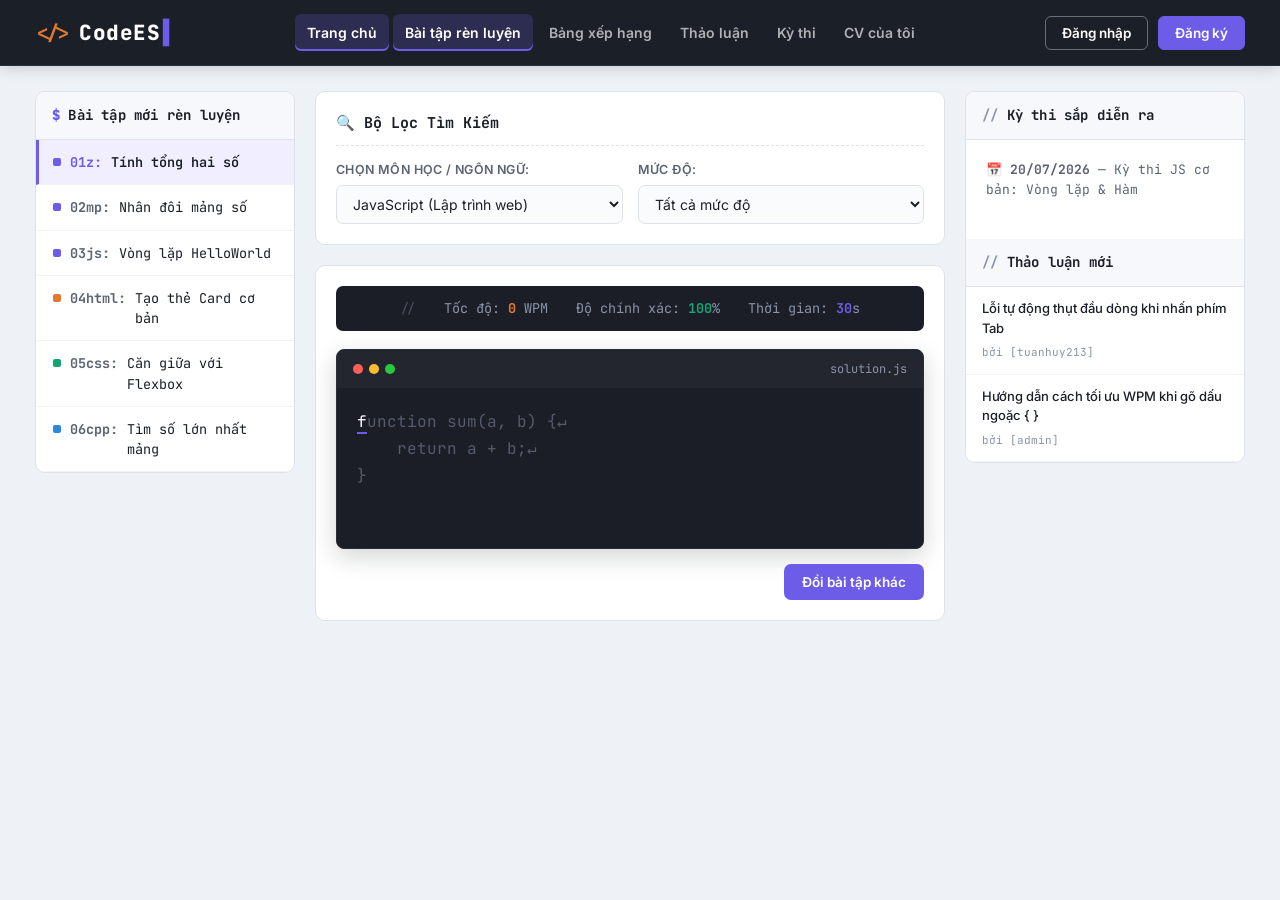
==== index.html @ 04a199e7 "Add files via upload" ====
<!DOCTYPE html>
<html lang="vi">
<head>
    <meta charset="UTF-8">
    <meta name="viewport" content="width=device-width, initial-scale=1.0">
    <title>CodeES - Hệ Thống Rèn Luyện Code</title>
    <link rel="preconnect" href="https://fonts.googleapis.com">
    <link rel="preconnect" href="https://fonts.gstatic.com" crossorigin>
    <link href="https://fonts.googleapis.com/css2?family=Inter:wght@400;500;600;700&family=JetBrains+Mono:wght@400;600;700;800&display=swap" rel="stylesheet">
    <link rel="stylesheet" href="style.css">
</head>
<body>
    <!-- Thanh điều hướng trên cùng (Navbar) -->
    <nav class="navbar">
        <div class="nav-container">
            <div class="logo">
                <span class="logo-icon">&lt;/&gt;</span>
                <span class="logo-text">CodeES</span>
            </div>
            <ul class="nav-menu" id="nav-menu">
                <li class="active" data-view="home"><a href="#">Trang chủ</a></li>
                <li data-view="home" id="nav-exercises"><a href="#">Bài tập rèn luyện</a></li>
                <li data-view="leaderboard"><a href="#">Bảng xếp hạng</a></li>
                <li data-view="discussion"><a href="#">Thảo luận</a></li>
                <li data-view="exam"><a href="#">Kỳ thi</a></li>
                <li><a href="cv.html">CV của tôi</a></li>
            </ul>
            <div class="nav-auth" id="nav-auth">
                <button class="btn-login" id="btn-login">Đăng nhập</button>
                <button class="btn-register" id="btn-register">Đăng ký</button>
            </div>
            <div class="nav-user" id="nav-user" style="display:none;">
                <span class="user-chip"><span id="user-name-label">?</span></span>
                <button class="btn-login" id="btn-logout">Đăng xuất</button>
            </div>
        </div>
    </nav>

    <!-- ================= TRANG CHỦ / RÈN LUYỆN ================= -->
    <div class="main-layout view" id="view-home">

        <!-- CỘT TRÁI: Danh sách bài tập mới -->
        <aside class="sidebar-left">
            <div class="card-title">Bài tập mới rèn luyện</div>
            <ul class="exercise-list">
                <li class="active" data-id="sum"><b>01z:</b> Tính tổng hai số</li>
                <li data-id="array_double"><b>02mp:</b> Nhân đôi mảng số</li>
                <li data-id="loop_hello"><b>03js:</b> Vòng lặp HelloWorld</li>
                <li data-id="html_card"><b>04html:</b> Tạo thẻ Card cơ bản</li>
                <li data-id="css_flex"><b>05css:</b> Căn giữa với Flexbox</li>
                <li data-id="cpp_max"><b>06cpp:</b> Tìm số lớn nhất mảng</li>
            </ul>
        </aside>

        <!-- CỘT GIỮA: Bộ lọc & Khu vực rèn luyện chính -->
        <main class="content-center">
            <!-- Bộ lọc (Filter) thiết kế hiện đại -->
            <section class="filter-box">
                <h3 class="box-title">🔍 Bộ Lọc Tìm Kiếm</h3>
                <div class="filter-grid">
                    <div class="filter-item">
                        <label>Chọn môn học / Ngôn ngữ:</label>
                        <select id="language-select">
                            <option value="javascript">JavaScript (Lập trình web)</option>
                            <option value="html">HTML (Cấu trúc web)</option>
                            <option value="css">CSS (Giao diện web)</option>
                            <option value="python">Python (Lập trình cơ bản)</option>
                            <option value="cpp">C++ (Cấu trúc dữ liệu)</option>
                        </select>
                    </div>
                    <div class="filter-item">
                        <label>Mức độ:</label>
                        <select id="level-select">
                            <option value="all">Tất cả mức độ</option>
                            <option value="easy">Dễ (Cơ bản)</option>
                            <option value="medium">Trung bình</option>
                        </select>
                    </div>
                </div>
            </section>

            <!-- Khu vực gõ Code rèn luyện -->
            <section class="practice-area">
                <div class="stats-bar">
                    <div class="stat">Tốc độ: <span id="wpm">0</span> WPM</div>
                    <div class="stat">Độ chính xác: <span id="accuracy">100</span>%</div>
                    <div class="stat">Thời gian: <span id="timer">30</span>s</div>
                </div>

                <div class="editor-window">
                    <div class="editor-header">
                        <div class="dots">
                            <span class="dot red"></span>
                            <span class="dot yellow"></span>
                            <span class="dot green"></span>
                        </div>
                        <span id="tab-title" class="tab-title">main.js</span>
                    </div>
                    <div class="editor-body">
                        <div id="code-display" class="code-display"></div>
                        <textarea id="code-input" class="code-input" autofocus placeholder="Nhấp vào đây và bắt đầu gõ..."></textarea>
                    </div>
                </div>

                <div class="editor-actions">
                    <button id="reset-btn" class="btn-action">Đổi bài tập khác</button>
                </div>
            </section>
        </main>

        <!-- CỘT PHẢI: Kỳ thi & Thảo luận (xem nhanh) -->
        <aside class="sidebar-right">
            <div class="widget">
                <div class="card-title">Kỳ thi sắp diễn ra</div>
                <div class="widget-content" id="exam-widget-preview">
                    <p class="empty-text">Đang tải...</p>
                </div>
            </div>

            <div class="widget mt-20">
                <div class="card-title">Thảo luận mới</div>
                <ul class="discussion-list" id="discussion-widget-preview">
                </ul>
            </div>
        </aside>

    </div>

    <!-- ================= BẢNG XẾP HẠNG ================= -->
    <section class="page-section view" id="view-leaderboard">
        <div class="section-card">
            <div class="card-title">Bảng xếp hạng tốc độ gõ</div>
            <div class="section-body">
                <table class="leaderboard-table" id="leaderboard-table">
                    <thead>
                        <tr>
                            <th>Hạng</th>
                            <th>Người chơi</th>
                            <th>WPM</th>
                            <th>Độ chính xác</th>
                            <th>Ngôn ngữ</th>
                            <th>Ngày</th>
                        </tr>
                    </thead>
                    <tbody id="leaderboard-body"></tbody>
                </table>
                <p class="empty-text" id="leaderboard-empty">Chưa có kết quả nào. Hoàn thành một bài rèn luyện để lên bảng xếp hạng!</p>
            </div>
        </div>
    </section>

    <!-- ================= THẢO LUẬN ================= -->
    <section class="page-section view" id="view-discussion">
        <div class="section-card">
            <div class="card-title">Thảo luận</div>
            <div class="section-body">
                <form id="discussion-form" class="discussion-form">
                    <input type="text" id="discussion-title" placeholder="Tiêu đề chủ đề..." maxlength="120" required>
                    <textarea id="discussion-content" placeholder="Nội dung bạn muốn thảo luận..." maxlength="500" rows="3" required></textarea>
                    <button type="submit" class="btn-action">Đăng bài</button>
                </form>
                <p class="empty-text" id="discussion-locked" style="display:none;">Bạn cần <button class="link-btn" id="discussion-login-hint">đăng nhập</button> để tham gia thảo luận.</p>
                <ul class="discussion-list full" id="discussion-list-full"></ul>
            </div>
        </div>
    </section>

    <!-- ================= KỲ THI ================= -->
    <section class="page-section view" id="view-exam">
        <div class="section-card">
            <div class="card-title">Kỳ thi sắp diễn ra</div>
            <div class="section-body">
                <div class="exam-grid" id="exam-grid"></div>
            </div>
        </div>
    </section>

    <!-- ================= MODAL ĐĂNG NHẬP / ĐĂNG KÝ ================= -->
    <div class="modal-overlay" id="auth-modal">
        <div class="modal-box">
            <button class="modal-close" id="modal-close" aria-label="Đóng">&times;</button>
            <div class="modal-tabs">
                <button class="modal-tab active" data-tab="login" id="tab-login">Đăng nhập</button>
                <button class="modal-tab" data-tab="register" id="tab-register">Đăng ký</button>
            </div>
            <form id="login-form" class="auth-form">
                <label for="login-username">Tên đăng nhập</label>
                <input type="text" id="login-username" autocomplete="username" required>
                <label for="login-password">Mật khẩu</label>
                <input type="password" id="login-password" autocomplete="current-password" required>
                <p class="form-error" id="login-error"></p>
                <button type="submit" class="btn-action full-width">Đăng nhập</button>
            </form>
            <form id="register-form" class="auth-form" style="display:none;">
                <label for="register-username">Tên đăng nhập</label>
                <input type="text" id="register-username" autocomplete="username" required>
                <label for="register-password">Mật khẩu</label>
                <input type="password" id="register-password" autocomplete="new-password" required>
                <p class="form-error" id="register-error"></p>
                <button type="submit" class="btn-action full-width">Tạo tài khoản</button>
            </form>
            <p class="modal-note">// demo lưu trên trình duyệt của bạn, chưa kết nối máy chủ thật.</p>
        </div>
    </div>

    <script src="script.js"></script>
</body>
</html>
---- style.css ----
/* ============================================================
   CodeES — design tokens
   Concept: a code-typing dojo. UI accents borrow their meaning
   from syntax-highlighting roles (keyword / string / number /
   comment) instead of an arbitrary brand palette.
   ============================================================ */
:root {
    --paper: #EEF1F6;
    --surface: #FFFFFF;
    --ink: #1B1F27;
    --muted: #5B6472;
    --border: #DCE1EA;

    --kw-purple: #6C5CE7;
    --str-green: #16A374;
    --num-orange: #E2792E;
    --cmt-gray:  #8A93A6;
    --err-red:   #E5484D;
    --cpp-blue:  #2E86DE;

    --editor-bg: #1B1E27;
    --editor-header: #23262F;

    --font-display: 'JetBrains Mono', 'Fira Code', Consolas, monospace;
    --font-body: 'Inter', 'Segoe UI', Tahoma, sans-serif;
    --font-mono: 'JetBrains Mono', 'Fira Code', Consolas, monospace;

    --radius: 10px;
}

@media (prefers-reduced-motion: reduce) {
    * { animation: none !important; transition: none !important; }
}

* { box-sizing: border-box; margin: 0; padding: 0; }

body {
    background-color: var(--paper);
    color: var(--ink);
    font-family: var(--font-body);
    line-height: 1.5;
}

a { color: inherit; }

:focus-visible {
    outline: 2px solid var(--kw-purple);
    outline-offset: 2px;
}

/* NAVBAR */
.navbar {
    background-color: var(--ink);
    color: #ffffff;
    padding: 14px 0;
    box-shadow: 0 2px 14px rgba(17, 20, 27, 0.18);
    position: sticky;
    top: 0;
    z-index: 100;
    border-bottom: 1px solid #2c3140;
}

.nav-container {
    max-width: 1250px;
    margin: 0 auto;
    display: flex;
    justify-content: space-between;
    align-items: center;
    padding: 0 20px;
}

.logo { display: flex; align-items: center; gap: 8px; font-family: var(--font-display); }
.logo-icon { font-size: 20px; font-weight: 700; color: var(--num-orange); }
.logo-text { font-size: 21px; font-weight: 800; letter-spacing: 0.5px; }
.logo-text::after {
    content: '\258C';
    display: inline-block;
    margin-left: 3px;
    color: var(--kw-purple);
    animation: blink-cursor 1.1s steps(1) infinite;
}
@keyframes blink-cursor { 0%, 49% { opacity: 1; } 50%, 100% { opacity: 0; } }

.nav-menu { display: flex; list-style: none; gap: 4px; font-family: var(--font-body); }
.nav-menu a {
    color: rgba(255, 255, 255, 0.65);
    text-decoration: none;
    font-weight: 600;
    font-size: 14px;
    padding: 8px 12px;
    border-radius: 6px;
    display: inline-block;
    transition: color 0.15s ease, background-color 0.15s ease;
}
.nav-menu a:hover { color: #ffffff; background-color: rgba(255, 255, 255, 0.06); }
.nav-menu li.active a {
    color: #ffffff;
    background-color: rgba(108, 92, 231, 0.22);
    box-shadow: inset 0 -2px 0 var(--kw-purple);
}

.nav-auth { display: flex; gap: 10px; }
.btn-login, .btn-register {
    font-family: var(--font-body);
    padding: 8px 16px;
    border-radius: 6px;
    cursor: pointer;
    font-weight: 600;
    font-size: 13.5px;
    border: 1px solid transparent;
    transition: transform 0.12s ease, background-color 0.15s ease;
}
.btn-login { background: transparent; border-color: rgba(255, 255, 255, 0.35); color: #ffffff; }
.btn-login:hover { background-color: rgba(255, 255, 255, 0.08); }
.btn-register { background-color: var(--kw-purple); border-color: var(--kw-purple); color: #ffffff; }
.btn-register:hover { background-color: #5a4bd6; transform: translateY(-1px); }

/* MAIN LAYOUT */
.main-layout {
    max-width: 1250px;
    margin: 25px auto;
    display: grid;
    grid-template-columns: 260px 1fr 280px;
    gap: 20px;
    padding: 0 20px;
}

aside {
    background-color: var(--surface);
    border-radius: var(--radius);
    border: 1px solid var(--border);
    overflow: hidden;
    height: fit-content;
}

.card-title {
    background-color: #F7F8FB;
    border-bottom: 1px solid var(--border);
    padding: 13px 16px;
    font-weight: 700;
    color: var(--ink);
    font-size: 14px;
    font-family: var(--font-mono);
    letter-spacing: 0.2px;
}
.sidebar-left .card-title::before { content: '$ '; color: var(--kw-purple); font-weight: 800; }
.sidebar-right .card-title::before { content: '// '; color: var(--cmt-gray); font-weight: 600; }

.exercise-list { list-style: none; }
.exercise-list li {
    padding: 12px 16px 12px 14px;
    border-bottom: 1px solid #F1F2F6;
    border-left: 3px solid transparent;
    cursor: pointer;
    font-size: 13.5px;
    font-family: var(--font-mono);
    display: flex;
    align-items: baseline;
    gap: 9px;
    transition: background-color 0.15s ease, border-color 0.15s ease;
}
.exercise-list li::before {
    content: '';
    width: 8px;
    height: 8px;
    min-width: 8px;
    border-radius: 2px;
    background-color: var(--kw-purple);
    display: inline-block;
    transform: translateY(-1px);
}
.exercise-list li:nth-child(4)::before { background-color: var(--num-orange); }
.exercise-list li:nth-child(5)::before { background-color: var(--str-green); }
.exercise-list li:nth-child(6)::before { background-color: var(--cpp-blue); }
.exercise-list li b { color: var(--muted); font-weight: 700; }
.exercise-list li:hover { background-color: #F5F4FF; }
.exercise-list li.active { background-color: #F0EEFF; border-left-color: var(--kw-purple); font-weight: 600; }
.exercise-list li.active b { color: var(--kw-purple); }

/* CENTER COLUMN */
.content-center { display: flex; flex-direction: column; gap: 20px; }

.filter-box { background-color: var(--surface); border: 1px solid var(--border); border-radius: var(--radius); padding: 20px; }
.box-title {
    font-size: 15px;
    font-family: var(--font-mono);
    font-weight: 700;
    margin-bottom: 15px;
    color: var(--ink);
    border-bottom: 1px dashed var(--border);
    padding-bottom: 10px;
}
.filter-grid { display: grid; grid-template-columns: 1fr 1fr; gap: 15px; }
.filter-item { display: flex; flex-direction: column; gap: 6px; }
.filter-item label { font-size: 12.5px; font-weight: 600; color: var(--muted); text-transform: uppercase; letter-spacing: 0.4px; }
select {
    padding: 9px 12px;
    border: 1px solid var(--border);
    border-radius: 7px;
    font-size: 14px;
    font-family: var(--font-body);
    outline: none;
    background-color: #FAFBFD;
    color: var(--ink);
    transition: border-color 0.15s ease;
}
select:focus { border-color: var(--kw-purple); }

.practice-area { background-color: var(--surface); border: 1px solid var(--border); border-radius: var(--radius); padding: 20px; }

.stats-bar {
    display: flex;
    justify-content: center;
    gap: 28px;
    background-color: var(--editor-bg);
    padding: 12px 16px;
    border-radius: 7px;
    margin-bottom: 18px;
    font-family: var(--font-mono);
    font-size: 13.5px;
    color: var(--cmt-gray);
}
.stats-bar::before { content: '//'; color: #4B5162; }
.stat { font-size: 13.5px; }
#wpm { color: var(--num-orange); font-weight: 700; }
#accuracy { color: var(--str-green); font-weight: 700; }
#timer { color: var(--kw-purple); font-weight: 700; }

.editor-window {
    background-color: var(--editor-bg);
    border-radius: 8px;
    overflow: hidden;
    box-shadow: 0 8px 24px rgba(17, 20, 27, 0.18);
    border: 1px solid #2A2E38;
}
.editor-header { background-color: var(--editor-header); padding: 10px 16px; display: flex; align-items: center; justify-content: space-between; }
.dots { display: flex; gap: 6px; }
.dot { width: 10px; height: 10px; border-radius: 50%; }
.dot.red { background-color: #ff5f56; }
.dot.yellow { background-color: #ffbd2e; }
.dot.green { background-color: #27c93f; }
.tab-title { font-size: 12px; color: #8B93A6; font-family: var(--font-mono); }
.editor-body { position: relative; padding: 20px; min-height: 160px; }
.code-display {
    font-family: var(--font-mono);
    font-size: 16px;
    line-height: 1.7;
    color: #545B6B;
    white-space: pre-wrap;
    word-break: break-all;
}
.code-input {
    position: absolute; top: 0; left: 0; width: 100%; height: 100%;
    opacity: 0; cursor: default; resize: none; outline: none;
}
.char.correct { color: var(--str-green); }
.char.incorrect { color: var(--err-red); background-color: rgba(229, 72, 77, 0.16); border-radius: 2px; }
.char.current { color: #ffffff; border-bottom: 2px solid var(--kw-purple); }

.editor-actions { margin-top: 15px; display: flex; justify-content: flex-end; }
.btn-action {
    background-color: var(--kw-purple);
    color: white;
    border: none;
    padding: 10px 18px;
    font-size: 13.5px;
    font-family: var(--font-body);
    font-weight: 600;
    border-radius: 7px;
    cursor: pointer;
    transition: background-color 0.15s ease, transform 0.12s ease;
}
.btn-action:hover { background-color: #5a4bd6; transform: translateY(-1px); }

/* RIGHT COLUMN */
.sidebar-right .widget { background-color: var(--surface); }
.mt-20 { margin-top: 20px; }
.text-center { text-align: center; }
.empty-text { padding: 20px; font-size: 13px; font-family: var(--font-mono); color: var(--muted); }
.discussion-list { list-style: none; }
.discussion-list li { padding: 12px 16px; border-bottom: 1px solid #F1F2F6; font-size: 13px; }
.discussion-list li a { color: var(--ink); text-decoration: none; display: block; margin-bottom: 4px; font-weight: 500; transition: color 0.15s ease; }
.discussion-list li a:hover { color: var(--kw-purple); }
.discussion-list .author { font-size: 11px; font-family: var(--font-mono); color: var(--cmt-gray); }

@media (max-width: 1024px) {
    .main-layout { grid-template-columns: 1fr; }
    .sidebar-left, .sidebar-right { display: none; }
}

/* ============================================================
   VIEW SWITCHING
   ============================================================ */
.view { display: none; }
.main-layout.view.active-view { display: grid; }
.page-section.view.active-view { display: block; }

.nav-user {
    display: flex;
    align-items: center;
    gap: 10px;
}

.user-chip {
    font-family: var(--font-mono);
    font-size: 13px;
    background-color: rgba(108, 92, 231, 0.22);
    color: #ffffff;
    padding: 7px 12px;
    border-radius: 6px;
    font-weight: 700;
}

.link-btn {
    background: none;
    border: none;
    color: var(--kw-purple);
    font-weight: 700;
    cursor: pointer;
    text-decoration: underline;
    font-size: inherit;
    padding: 0;
}

/* ============================================================
   FULL-WIDTH PAGE SECTIONS (Leaderboard / Discussion / Exam)
   ============================================================ */
.page-section {
    max-width: 1250px;
    margin: 25px auto;
    padding: 0 20px;
}

.section-card {
    background-color: var(--surface);
    border: 1px solid var(--border);
    border-radius: var(--radius);
    overflow: hidden;
}

.section-body {
    padding: 22px;
}

/* Leaderboard table */
.leaderboard-table {
    width: 100%;
    border-collapse: collapse;
    font-size: 14px;
}

.leaderboard-table th {
    text-align: left;
    font-family: var(--font-mono);
    font-size: 12px;
    text-transform: uppercase;
    letter-spacing: 0.4px;
    color: var(--muted);
    padding: 10px 12px;
    border-bottom: 2px solid var(--border);
}

.leaderboard-table td {
    padding: 12px;
    border-bottom: 1px solid #F1F2F6;
}

.leaderboard-table tbody tr:hover {
    background-color: #F7F7FF;
}

.rank-badge {
    display: inline-flex;
    align-items: center;
    justify-content: center;
    width: 26px;
    height: 26px;
    border-radius: 6px;
    font-family: var(--font-mono);
    font-weight: 800;
    font-size: 12.5px;
    background-color: #EEF1F6;
    color: var(--muted);
}

.rank-badge.gold { background-color: #FCEFD9; color: #B4790A; }
.rank-badge.silver { background-color: #EEF0F3; color: #6B7280; }
.rank-badge.bronze { background-color: #F7E3D2; color: #A05A2C; }

.wpm-cell { color: var(--num-orange); font-weight: 700; font-family: var(--font-mono); }
.acc-cell { color: var(--str-green); font-weight: 700; font-family: var(--font-mono); }

.lang-tag {
    font-family: var(--font-mono);
    font-size: 11.5px;
    padding: 3px 8px;
    border-radius: 5px;
    background-color: #EEF1F6;
    color: var(--muted);
    text-transform: uppercase;
}

/* Discussion */
.discussion-form {
    display: flex;
    flex-direction: column;
    gap: 10px;
    margin-bottom: 18px;
}

.discussion-form input,
.discussion-form textarea,
.auth-form input {
    font-family: var(--font-body);
    font-size: 14px;
    padding: 10px 12px;
    border: 1px solid var(--border);
    border-radius: 7px;
    outline: none;
    color: var(--ink);
    background-color: #FAFBFD;
    resize: vertical;
}

.discussion-form input:focus,
.discussion-form textarea:focus,
.auth-form input:focus {
    border-color: var(--kw-purple);
}

.discussion-form .btn-action {
    align-self: flex-end;
}

.discussion-list.full li {
    padding: 16px 4px;
}

.discussion-list.full .post-content {
    font-size: 13.5px;
    color: var(--muted);
    margin: 4px 0 6px 0;
}

/* Exam */
.exam-grid {
    display: grid;
    grid-template-columns: repeat(auto-fill, minmax(260px, 1fr));
    gap: 16px;
}

.exam-card {
    border: 1px solid var(--border);
    border-radius: 8px;
    padding: 16px;
    background-color: #FAFBFD;
}

.exam-card .exam-lang {
    font-family: var(--font-mono);
    font-size: 11.5px;
    color: var(--kw-purple);
    text-transform: uppercase;
    font-weight: 700;
    letter-spacing: 0.4px;
}

.exam-card h4 {
    font-size: 15px;
    margin: 6px 0 8px 0;
    color: var(--ink);
}

.exam-card .exam-date {
    font-family: var(--font-mono);
    font-size: 12.5px;
    color: var(--muted);
    margin-bottom: 12px;
}

.exam-card .btn-action {
    width: 100%;
    text-align: center;
}

.exam-card .btn-action.registered {
    background-color: var(--str-green);
}

.exam-card .btn-action.registered:hover {
    background-color: #128a61;
}

/* ============================================================
   AUTH MODAL
   ============================================================ */
.modal-overlay {
    display: none;
    position: fixed;
    inset: 0;
    background-color: rgba(17, 20, 27, 0.55);
    z-index: 200;
    align-items: center;
    justify-content: center;
}

.modal-overlay.open {
    display: flex;
}

.modal-box {
    background-color: var(--surface);
    border-radius: var(--radius);
    padding: 26px;
    width: 100%;
    max-width: 360px;
    position: relative;
    box-shadow: 0 20px 50px rgba(17, 20, 27, 0.25);
}

.modal-close {
    position: absolute;
    top: 12px;
    right: 14px;
    background: none;
    border: none;
    font-size: 22px;
    line-height: 1;
    color: var(--muted);
    cursor: pointer;
}

.modal-tabs {
    display: flex;
    gap: 6px;
    margin-bottom: 18px;
    background-color: #F1F2F6;
    padding: 4px;
    border-radius: 8px;
}

.modal-tab {
    flex: 1;
    background: none;
    border: none;
    padding: 8px 0;
    font-family: var(--font-body);
    font-weight: 600;
    font-size: 13.5px;
    color: var(--muted);
    border-radius: 6px;
    cursor: pointer;
}

.modal-tab.active {
    background-color: #ffffff;
    color: var(--kw-purple);
    box-shadow: 0 1px 4px rgba(17, 20, 27, 0.12);
}

.auth-form {
    display: flex;
    flex-direction: column;
    gap: 6px;
}

.auth-form label {
    font-size: 12.5px;
    font-weight: 600;
    color: var(--muted);
    margin-top: 8px;
}

.auth-form .full-width {
    width: 100%;
    text-align: center;
    margin-top: 14px;
}

.form-error {
    color: var(--err-red);
    font-size: 12.5px;
    min-height: 16px;
}

.modal-note {
    font-family: var(--font-mono);
    font-size: 11px;
    color: var(--cmt-gray);
    margin-top: 16px;
    text-align: center;
}

@media (max-width: 640px) {
    .nav-menu { display: none; }
}

/* ============================================================
   TRANG CV
   ============================================================ */
.cv-wrap {
    display: grid;
    grid-template-columns: 280px 1fr;
    gap: 20px;
    align-items: start;
}

.cv-side {
    background-color: var(--surface);
    border: 1px solid var(--border);
    border-radius: var(--radius);
    padding: 24px 20px;
    text-align: center;
    position: sticky;
    top: 90px;
}

.cv-avatar-box {
    width: 128px;
    height: 128px;
    margin: 0 auto 16px auto;
    border-radius: 50%;
    overflow: hidden;
    border: 3px solid var(--kw-purple);
    box-shadow: 0 6px 18px rgba(108, 92, 231, 0.25);
}

.cv-avatar {
    width: 100%;
    height: 100%;
    object-fit: cover;
    display: block;
}

.cv-name {
    font-family: var(--font-mono);
    font-size: 19px;
    font-weight: 800;
    color: var(--ink);
    margin-bottom: 4px;
}

.cv-role {
    font-family: var(--font-mono);
    font-size: 12.5px;
    color: var(--cmt-gray);
    margin-bottom: 22px;
}

.cv-block {
    text-align: left;
    margin-bottom: 18px;
}

.cv-block-title {
    font-family: var(--font-mono);
    font-size: 12px;
    font-weight: 700;
    color: var(--kw-purple);
    border-bottom: 1px dashed var(--border);
    padding-bottom: 8px;
    margin-bottom: 10px;
}

.cv-info-list {
    list-style: none;
    display: flex;
    flex-direction: column;
    gap: 8px;
}

.cv-info-list li {
    display: flex;
    flex-direction: column;
    font-size: 13px;
    color: var(--ink);
    line-height: 1.4;
}

.cv-info-list li span {
    font-family: var(--font-mono);
    font-size: 10.5px;
    text-transform: uppercase;
    letter-spacing: 0.4px;
    color: var(--muted);
}

.cv-main {
    display: flex;
    flex-direction: column;
    gap: 18px;
}

.cv-card .section-body { padding: 20px 22px; }

.cv-text {
    font-size: 14px;
    color: var(--ink);
    line-height: 1.7;
}

.cv-item + .cv-item {
    margin-top: 18px;
    padding-top: 18px;
    border-top: 1px solid #F1F2F6;
}

.cv-item-head {
    display: flex;
    justify-content: space-between;
    align-items: baseline;
    gap: 12px;
    flex-wrap: wrap;
    margin-bottom: 6px;
}

.cv-item-head h4 {
    font-size: 15px;
    color: var(--ink);
}

.cv-item-date {
    font-family: var(--font-mono);
    font-size: 12px;
    color: var(--num-orange);
    white-space: nowrap;
}

.cv-item-desc {
    font-size: 13.5px;
    color: var(--muted);
    line-height: 1.6;
}

.cv-skills {
    display: flex;
    flex-wrap: wrap;
    gap: 10px;
}

.skill-tag {
    font-family: var(--font-mono);
    font-size: 12.5px;
    padding: 7px 12px;
    border-radius: 6px;
    background-color: #EEF1F6;
    color: var(--ink);
    font-weight: 600;
}

.skill-tag.skill-js { background-color: rgba(108, 92, 231, 0.14); color: #5949c9; }
.skill-tag.skill-html { background-color: rgba(226, 121, 46, 0.14); color: #b45f22; }
.skill-tag.skill-css { background-color: rgba(22, 163, 116, 0.14); color: #0f7d59; }
.skill-tag.skill-cpp { background-color: rgba(46, 134, 222, 0.14); color: #1f66ae; }
.skill-tag.skill-py { background-color: rgba(229, 72, 77, 0.14); color: #b83236; }

.cv-footer {
    text-align: center;
    padding: 24px 20px 40px 20px;
    font-family: var(--font-mono);
    font-size: 12px;
    color: var(--cmt-gray);
}

@media (max-width: 900px) {
    .cv-wrap { grid-template-columns: 1fr; }
    .cv-side { position: static; }
}

/* Link tiêu đề dự án trong CV */
.cv-project-link {
    color: var(--kw-purple);
    text-decoration: none;
    display: inline-flex;
    align-items: center;
    gap: 6px;
    transition: color 0.15s ease;
}

.cv-project-link:hover {
    color: #5a4bd6;
    text-decoration: underline;
}

.cv-project-link .link-arrow {
    font-size: 13px;
    opacity: 0.7;
}
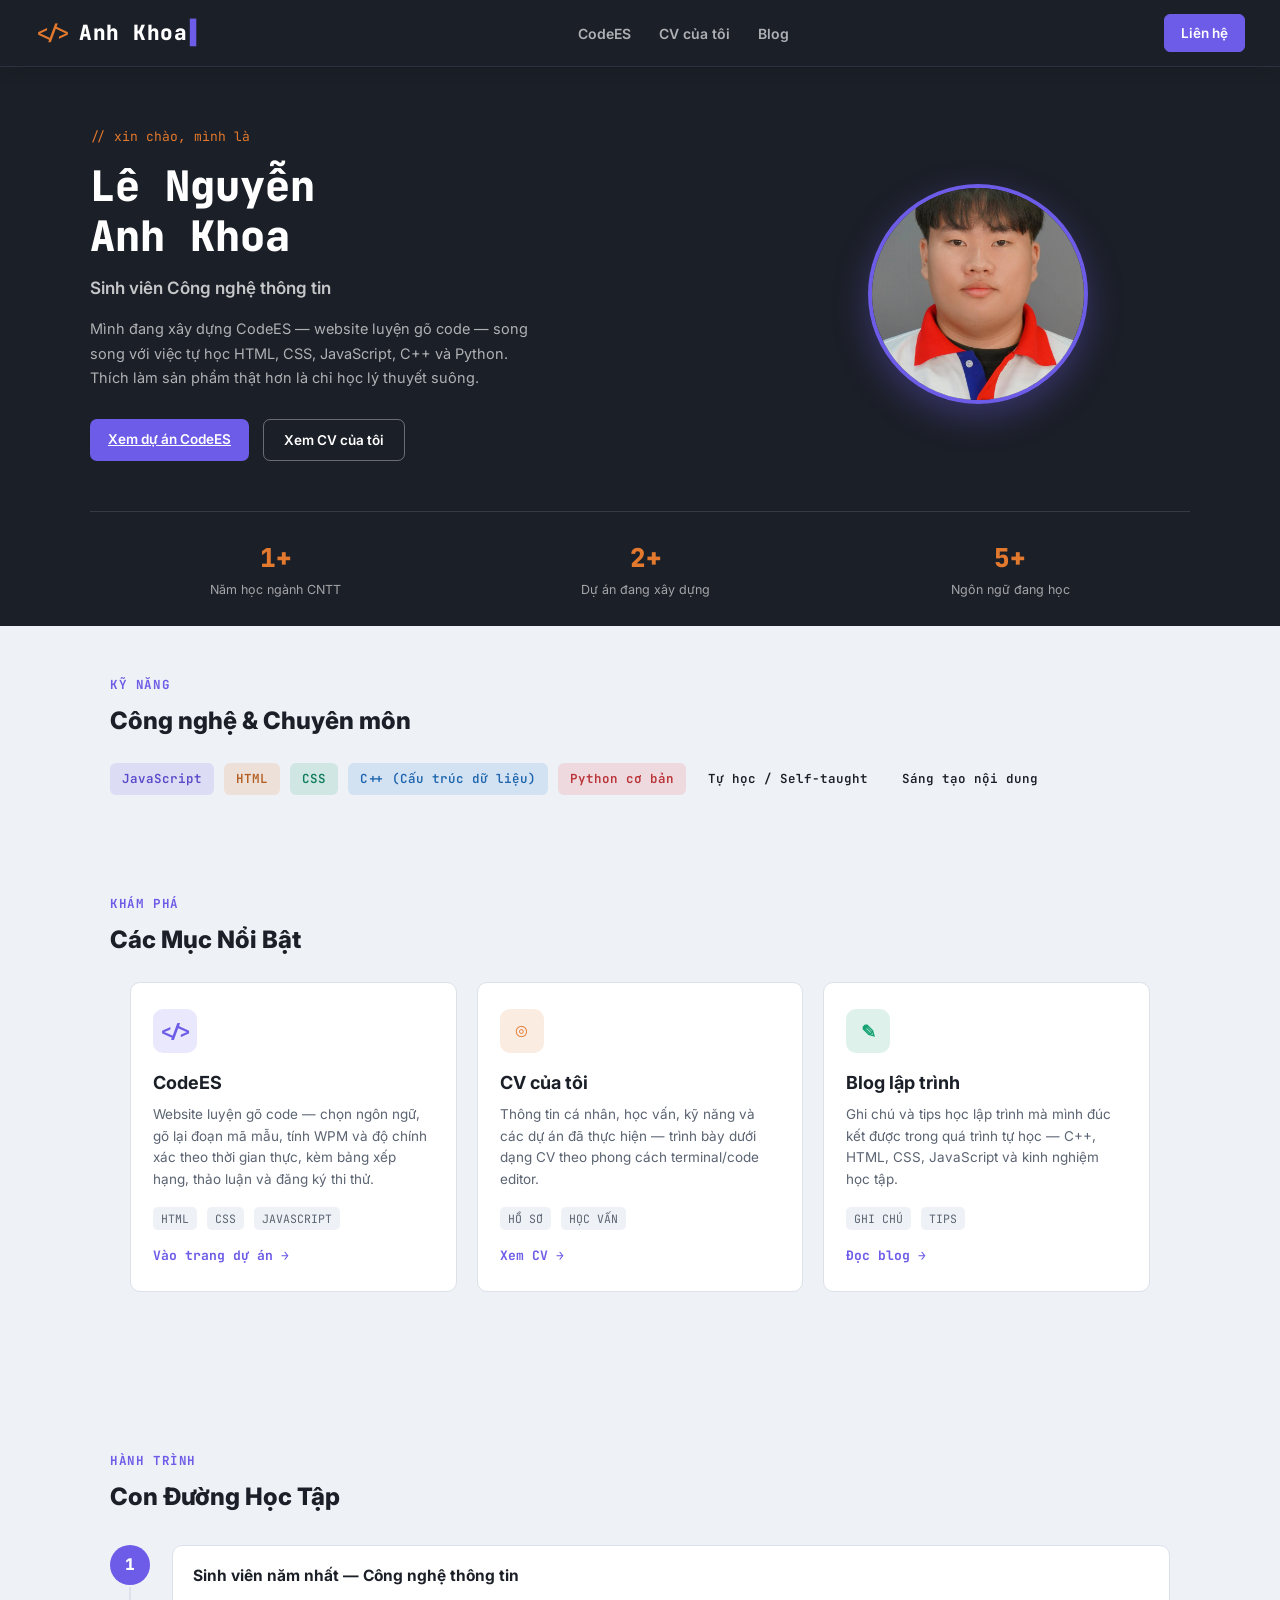
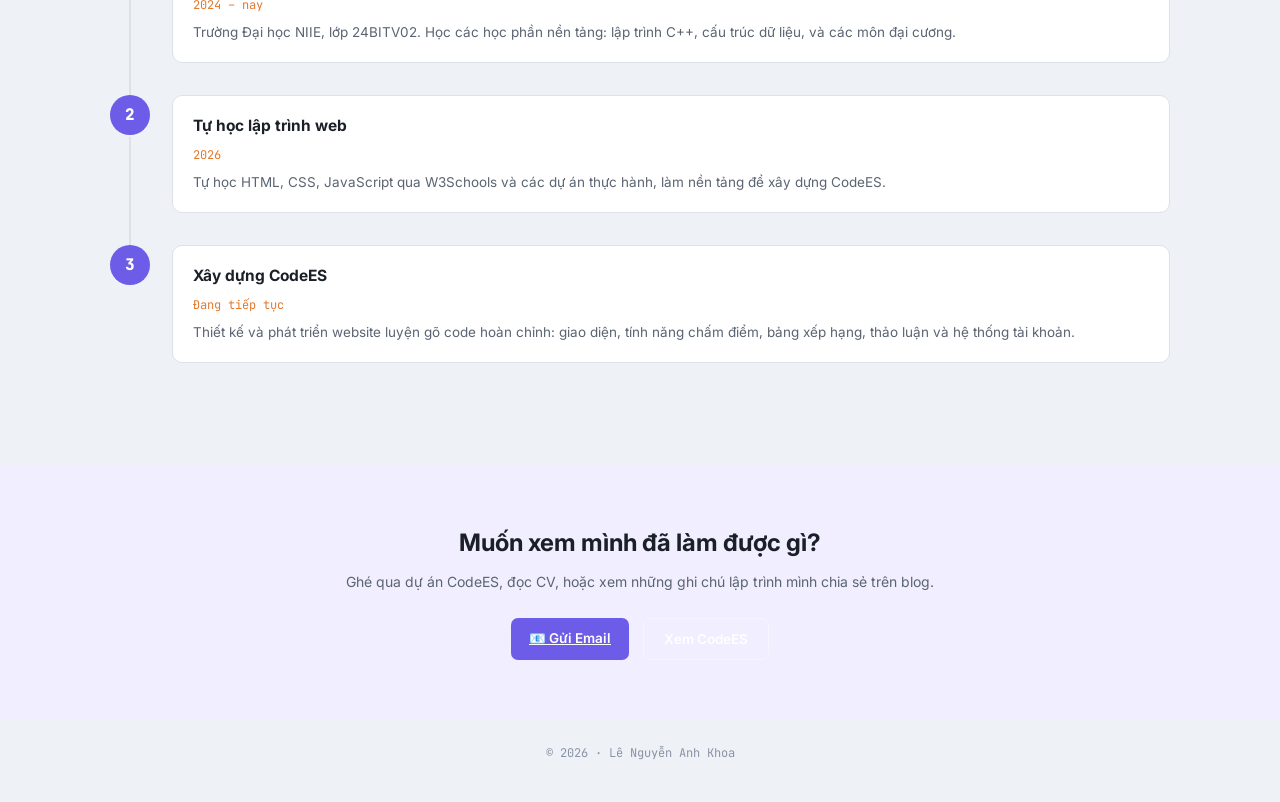
==== commit 8706b627: "Add files via upload" ====
--- a/index.html
+++ b/index.html
@@ -3,206 +3,170 @@
 <head>
     <meta charset="UTF-8">
     <meta name="viewport" content="width=device-width, initial-scale=1.0">
-    <title>CodeES - Hệ Thống Rèn Luyện Code</title>
+    <title>Lê Nguyễn Anh Khoa - Trang chính</title>
     <link rel="preconnect" href="https://fonts.googleapis.com">
     <link rel="preconnect" href="https://fonts.gstatic.com" crossorigin>
     <link href="https://fonts.googleapis.com/css2?family=Inter:wght@400;500;600;700&family=JetBrains+Mono:wght@400;600;700;800&display=swap" rel="stylesheet">
     <link rel="stylesheet" href="style.css">
 </head>
 <body>
-    <!-- Thanh điều hướng trên cùng (Navbar) -->
+    <!-- ================= NAVBAR ================= -->
     <nav class="navbar">
         <div class="nav-container">
             <div class="logo">
                 <span class="logo-icon">&lt;/&gt;</span>
-                <span class="logo-text">CodeES</span>
+                <span class="logo-text">Anh Khoa</span>
             </div>
-            <ul class="nav-menu" id="nav-menu">
-                <li class="active" data-view="home"><a href="#">Trang chủ</a></li>
-                <li data-view="home" id="nav-exercises"><a href="#">Bài tập rèn luyện</a></li>
-                <li data-view="leaderboard"><a href="#">Bảng xếp hạng</a></li>
-                <li data-view="discussion"><a href="#">Thảo luận</a></li>
-                <li data-view="exam"><a href="#">Kỳ thi</a></li>
+            <ul class="nav-menu">
+                <li><a href="codees.html">CodeES</a></li>
                 <li><a href="cv.html">CV của tôi</a></li>
+                <li><a href="blog.html">Blog</a></li>
             </ul>
-            <div class="nav-auth" id="nav-auth">
-                <button class="btn-login" id="btn-login">Đăng nhập</button>
-                <button class="btn-register" id="btn-register">Đăng ký</button>
-            </div>
-            <div class="nav-user" id="nav-user" style="display:none;">
-                <span class="user-chip"><span id="user-name-label">?</span></span>
-                <button class="btn-login" id="btn-logout">Đăng xuất</button>
+            <div class="nav-auth">
+                <a href="mailto:lenguyenankhoa@example.com" class="btn-register" style="text-decoration:none; display:inline-block;">Liên hệ</a>
             </div>
         </div>
     </nav>
 
-    <!-- ================= TRANG CHỦ / RÈN LUYỆN ================= -->
-    <div class="main-layout view" id="view-home">
-
-        <!-- CỘT TRÁI: Danh sách bài tập mới -->
-        <aside class="sidebar-left">
-            <div class="card-title">Bài tập mới rèn luyện</div>
-            <ul class="exercise-list">
-                <li class="active" data-id="sum"><b>01z:</b> Tính tổng hai số</li>
-                <li data-id="array_double"><b>02mp:</b> Nhân đôi mảng số</li>
-                <li data-id="loop_hello"><b>03js:</b> Vòng lặp HelloWorld</li>
-                <li data-id="html_card"><b>04html:</b> Tạo thẻ Card cơ bản</li>
-                <li data-id="css_flex"><b>05css:</b> Căn giữa với Flexbox</li>
-                <li data-id="cpp_max"><b>06cpp:</b> Tìm số lớn nhất mảng</li>
-            </ul>
-        </aside>
-
-        <!-- CỘT GIỮA: Bộ lọc & Khu vực rèn luyện chính -->
-        <main class="content-center">
-            <!-- Bộ lọc (Filter) thiết kế hiện đại -->
-            <section class="filter-box">
-                <h3 class="box-title">🔍 Bộ Lọc Tìm Kiếm</h3>
-                <div class="filter-grid">
-                    <div class="filter-item">
-                        <label>Chọn môn học / Ngôn ngữ:</label>
-                        <select id="language-select">
-                            <option value="javascript">JavaScript (Lập trình web)</option>
-                            <option value="html">HTML (Cấu trúc web)</option>
-                            <option value="css">CSS (Giao diện web)</option>
-                            <option value="python">Python (Lập trình cơ bản)</option>
-                            <option value="cpp">C++ (Cấu trúc dữ liệu)</option>
-                        </select>
-                    </div>
-                    <div class="filter-item">
-                        <label>Mức độ:</label>
-                        <select id="level-select">
-                            <option value="all">Tất cả mức độ</option>
-                            <option value="easy">Dễ (Cơ bản)</option>
-                            <option value="medium">Trung bình</option>
-                        </select>
-                    </div>
-                </div>
-            </section>
-
-            <!-- Khu vực gõ Code rèn luyện -->
-            <section class="practice-area">
-                <div class="stats-bar">
-                    <div class="stat">Tốc độ: <span id="wpm">0</span> WPM</div>
-                    <div class="stat">Độ chính xác: <span id="accuracy">100</span>%</div>
-                    <div class="stat">Thời gian: <span id="timer">30</span>s</div>
-                </div>
-
-                <div class="editor-window">
-                    <div class="editor-header">
-                        <div class="dots">
-                            <span class="dot red"></span>
-                            <span class="dot yellow"></span>
-                            <span class="dot green"></span>
-                        </div>
-                        <span id="tab-title" class="tab-title">main.js</span>
-                    </div>
-                    <div class="editor-body">
-                        <div id="code-display" class="code-display"></div>
-                        <textarea id="code-input" class="code-input" autofocus placeholder="Nhấp vào đây và bắt đầu gõ..."></textarea>
-                    </div>
-                </div>
-
-                <div class="editor-actions">
-                    <button id="reset-btn" class="btn-action">Đổi bài tập khác</button>
-                </div>
-            </section>
-        </main>
-
-        <!-- CỘT PHẢI: Kỳ thi & Thảo luận (xem nhanh) -->
-        <aside class="sidebar-right">
-            <div class="widget">
-                <div class="card-title">Kỳ thi sắp diễn ra</div>
-                <div class="widget-content" id="exam-widget-preview">
-                    <p class="empty-text">Đang tải...</p>
+    <!-- ================= HERO ================= -->
+    <section class="hero">
+        <div class="hero-container">
+            <div class="hero-text">
+                <p class="hero-eyebrow">// xin chào, mình là</p>
+                <h1 class="hero-name">Lê Nguyễn<br>Anh Khoa</h1>
+                <p class="hero-role">Sinh viên Công nghệ thông tin</p>
+                <p class="hero-desc">
+                    Mình đang xây dựng CodeES — website luyện gõ code — song song với việc tự học
+                    HTML, CSS, JavaScript, C++ và Python. Thích làm sản phẩm thật hơn là chỉ học lý thuyết suông.
+                </p>
+                <div class="hero-cta">
+                    <a href="codees.html" class="btn-action">Xem dự án CodeES</a>
+                    <a href="cv.html" class="btn-outline">Xem CV của tôi</a>
                 </div>
             </div>
+            <div class="hero-photo-wrap">
+                <img src="[data-uri]" alt="Lê Nguyễn Anh Khoa" class="hero-photo">
+            </div>
+        </div>
 
-            <div class="widget mt-20">
-                <div class="card-title">Thảo luận mới</div>
-                <ul class="discussion-list" id="discussion-widget-preview">
-                </ul>
+        <div class="stats-strip">
+            <div class="stat-item">
+                <span class="stat-number">1+</span>
+                <span class="stat-label">Năm học ngành CNTT</span>
             </div>
-        </aside>
-
-    </div>
-
-    <!-- ================= BẢNG XẾP HẠNG ================= -->
-    <section class="page-section view" id="view-leaderboard">
-        <div class="section-card">
-            <div class="card-title">Bảng xếp hạng tốc độ gõ</div>
-            <div class="section-body">
-                <table class="leaderboard-table" id="leaderboard-table">
-                    <thead>
-                        <tr>
-                            <th>Hạng</th>
-                            <th>Người chơi</th>
-                            <th>WPM</th>
-                            <th>Độ chính xác</th>
-                            <th>Ngôn ngữ</th>
-                            <th>Ngày</th>
-                        </tr>
-                    </thead>
-                    <tbody id="leaderboard-body"></tbody>
-                </table>
-                <p class="empty-text" id="leaderboard-empty">Chưa có kết quả nào. Hoàn thành một bài rèn luyện để lên bảng xếp hạng!</p>
+            <div class="stat-item">
+                <span class="stat-number">2+</span>
+                <span class="stat-label">Dự án đang xây dựng</span>
+            </div>
+            <div class="stat-item">
+                <span class="stat-number">5+</span>
+                <span class="stat-label">Ngôn ngữ đang học</span>
             </div>
         </div>
     </section>
 
-    <!-- ================= THẢO LUẬN ================= -->
-    <section class="page-section view" id="view-discussion">
-        <div class="section-card">
-            <div class="card-title">Thảo luận</div>
-            <div class="section-body">
-                <form id="discussion-form" class="discussion-form">
-                    <input type="text" id="discussion-title" placeholder="Tiêu đề chủ đề..." maxlength="120" required>
-                    <textarea id="discussion-content" placeholder="Nội dung bạn muốn thảo luận..." maxlength="500" rows="3" required></textarea>
-                    <button type="submit" class="btn-action">Đăng bài</button>
-                </form>
-                <p class="empty-text" id="discussion-locked" style="display:none;">Bạn cần <button class="link-btn" id="discussion-login-hint">đăng nhập</button> để tham gia thảo luận.</p>
-                <ul class="discussion-list full" id="discussion-list-full"></ul>
+    <!-- ================= KỸ NĂNG ================= -->
+    <section class="section-wrap">
+        <p class="section-eyebrow">Kỹ năng</p>
+        <h2 class="section-title">Công nghệ &amp; Chuyên môn</h2>
+        <div class="cv-skills" style="margin-top:24px;">
+            <span class="skill-tag skill-js">JavaScript</span>
+            <span class="skill-tag skill-html">HTML</span>
+            <span class="skill-tag skill-css">CSS</span>
+            <span class="skill-tag skill-cpp">C++ (Cấu trúc dữ liệu)</span>
+            <span class="skill-tag skill-py">Python cơ bản</span>
+            <span class="skill-tag">Tự học / Self-taught</span>
+            <span class="skill-tag">Sáng tạo nội dung</span>
+        </div>
+    </section>
+
+    <!-- ================= DỰ ÁN / ĐIỀU HƯỚNG ================= -->
+    <section class="section-wrap">
+        <p class="section-eyebrow">Khám phá</p>
+        <h2 class="section-title">Các Mục Nổi Bật</h2>
+        <div class="hub-grid" style="margin-top:24px;">
+
+            <a href="codees.html" class="hub-card">
+                <div class="hub-card-icon icon-purple">&lt;/&gt;</div>
+                <h2 class="hub-card-title">CodeES</h2>
+                <p class="hub-card-desc">Website luyện gõ code — chọn ngôn ngữ, gõ lại đoạn mã mẫu, tính WPM và độ chính xác theo thời gian thực, kèm bảng xếp hạng, thảo luận và đăng ký thi thử.</p>
+                <div class="cv-skills" style="margin-bottom:16px;">
+                    <span class="lang-tag">HTML</span>
+                    <span class="lang-tag">CSS</span>
+                    <span class="lang-tag">JavaScript</span>
+                </div>
+                <span class="hub-card-link">Vào trang dự án →</span>
+            </a>
+
+            <a href="cv.html" class="hub-card">
+                <div class="hub-card-icon icon-orange">◎</div>
+                <h2 class="hub-card-title">CV của tôi</h2>
+                <p class="hub-card-desc">Thông tin cá nhân, học vấn, kỹ năng và các dự án đã thực hiện — trình bày dưới dạng CV theo phong cách terminal/code editor.</p>
+                <div class="cv-skills" style="margin-bottom:16px;">
+                    <span class="lang-tag">Hồ sơ</span>
+                    <span class="lang-tag">Học vấn</span>
+                </div>
+                <span class="hub-card-link">Xem CV →</span>
+            </a>
+
+            <a href="blog.html" class="hub-card">
+                <div class="hub-card-icon icon-green">✎</div>
+                <h2 class="hub-card-title">Blog lập trình</h2>
+                <p class="hub-card-desc">Ghi chú và tips học lập trình mà mình đúc kết được trong quá trình tự học — C++, HTML, CSS, JavaScript và kinh nghiệm học tập.</p>
+                <div class="cv-skills" style="margin-bottom:16px;">
+                    <span class="lang-tag">Ghi chú</span>
+                    <span class="lang-tag">Tips</span>
+                </div>
+                <span class="hub-card-link">Đọc blog →</span>
+            </a>
+
+        </div>
+    </section>
+
+    <!-- ================= HÀNH TRÌNH ================= -->
+    <section class="section-wrap">
+        <p class="section-eyebrow">Hành trình</p>
+        <h2 class="section-title">Con Đường Học Tập</h2>
+        <div class="timeline">
+            <div class="timeline-item">
+                <div class="timeline-number">1</div>
+                <div class="timeline-content">
+                    <h3>Sinh viên năm nhất — Công nghệ thông tin</h3>
+                    <span class="timeline-date">2024 – nay</span>
+                    <p>Trường Đại học NIIE, lớp 24BITV02. Học các học phần nền tảng: lập trình C++, cấu trúc dữ liệu, và các môn đại cương.</p>
+                </div>
+            </div>
+            <div class="timeline-item">
+                <div class="timeline-number">2</div>
+                <div class="timeline-content">
+                    <h3>Tự học lập trình web</h3>
+                    <span class="timeline-date">2026</span>
+                    <p>Tự học HTML, CSS, JavaScript qua W3Schools và các dự án thực hành, làm nền tảng để xây dựng CodeES.</p>
+                </div>
+            </div>
+            <div class="timeline-item">
+                <div class="timeline-number">3</div>
+                <div class="timeline-content">
+                    <h3>Xây dựng CodeES</h3>
+                    <span class="timeline-date">Đang tiếp tục</span>
+                    <p>Thiết kế và phát triển website luyện gõ code hoàn chỉnh: giao diện, tính năng chấm điểm, bảng xếp hạng, thảo luận và hệ thống tài khoản.</p>
+                </div>
             </div>
         </div>
     </section>
 
-    <!-- ================= KỲ THI ================= -->
-    <section class="page-section view" id="view-exam">
-        <div class="section-card">
-            <div class="card-title">Kỳ thi sắp diễn ra</div>
-            <div class="section-body">
-                <div class="exam-grid" id="exam-grid"></div>
-            </div>
+    <!-- ================= CTA CUỐI TRANG ================= -->
+    <section class="final-cta">
+        <h2>Muốn xem mình đã làm được gì?</h2>
+        <p>Ghé qua dự án CodeES, đọc CV, hoặc xem những ghi chú lập trình mình chia sẻ trên blog.</p>
+        <div class="hero-cta" style="justify-content:center;">
+            <a href="mailto:lenguyenankhoa@example.com" class="btn-action">📧 Gửi Email</a>
+            <a href="codees.html" class="btn-outline">Xem CodeES</a>
         </div>
     </section>
 
-    <!-- ================= MODAL ĐĂNG NHẬP / ĐĂNG KÝ ================= -->
-    <div class="modal-overlay" id="auth-modal">
-        <div class="modal-box">
-            <button class="modal-close" id="modal-close" aria-label="Đóng">&times;</button>
-            <div class="modal-tabs">
-                <button class="modal-tab active" data-tab="login" id="tab-login">Đăng nhập</button>
-                <button class="modal-tab" data-tab="register" id="tab-register">Đăng ký</button>
-            </div>
-            <form id="login-form" class="auth-form">
-                <label for="login-username">Tên đăng nhập</label>
-                <input type="text" id="login-username" autocomplete="username" required>
-                <label for="login-password">Mật khẩu</label>
-                <input type="password" id="login-password" autocomplete="current-password" required>
-                <p class="form-error" id="login-error"></p>
-                <button type="submit" class="btn-action full-width">Đăng nhập</button>
-            </form>
-            <form id="register-form" class="auth-form" style="display:none;">
-                <label for="register-username">Tên đăng nhập</label>
-                <input type="text" id="register-username" autocomplete="username" required>
-                <label for="register-password">Mật khẩu</label>
-                <input type="password" id="register-password" autocomplete="new-password" required>
-                <p class="form-error" id="register-error"></p>
-                <button type="submit" class="btn-action full-width">Tạo tài khoản</button>
-            </form>
-            <p class="modal-note">// demo lưu trên trình duyệt của bạn, chưa kết nối máy chủ thật.</p>
-        </div>
-    </div>
-
-    <script src="script.js"></script>
+    <footer class="cv-footer">
+        <p>© 2026 · Lê Nguyễn Anh Khoa</p>
+    </footer>
 </body>
 </html>
--- a/style.css
+++ b/style.css
@@ -785,4 +785,454 @@
 .cv-project-link .link-arrow {
     font-size: 13px;
     opacity: 0.7;
+}
+
+/* ============================================================
+   TOP-BAR TỐI GIẢN (dùng cho các trang độc lập như blog)
+   ============================================================ */
+.cv-topbar {
+    max-width: 1250px;
+    margin: 0 auto;
+    padding: 20px 20px 0 20px;
+}
+
+.cv-back-link {
+    display: inline-flex;
+    align-items: center;
+    gap: 6px;
+    font-family: var(--font-mono);
+    font-size: 13px;
+    font-weight: 600;
+    color: var(--muted);
+    text-decoration: none;
+    transition: color 0.15s ease;
+}
+
+.cv-back-link:hover {
+    color: var(--kw-purple);
+}
+
+/* ============================================================
+   TRANG BLOG
+   ============================================================ */
+.blog-header {
+    max-width: 1250px;
+    margin: 10px auto 25px auto;
+    padding: 0 20px;
+}
+
+.blog-title {
+    font-family: var(--font-mono);
+    font-size: 26px;
+    font-weight: 800;
+    color: var(--ink);
+    margin-bottom: 8px;
+}
+
+.blog-subtitle {
+    font-family: var(--font-mono);
+    font-size: 13.5px;
+    color: var(--cmt-gray);
+    max-width: 680px;
+    line-height: 1.6;
+}
+
+.blog-list {
+    max-width: 1250px;
+    margin: 0 auto;
+    padding: 0 20px;
+    display: flex;
+    flex-direction: column;
+    gap: 18px;
+}
+
+.blog-post {
+    background-color: var(--surface);
+    border: 1px solid var(--border);
+    border-radius: var(--radius);
+    padding: 22px;
+}
+
+.blog-post-meta {
+    display: flex;
+    align-items: center;
+    gap: 10px;
+    margin-bottom: 10px;
+}
+
+.blog-post-date {
+    font-family: var(--font-mono);
+    font-size: 12px;
+    color: var(--muted);
+}
+
+.blog-post-title {
+    font-size: 18px;
+    color: var(--ink);
+    margin-bottom: 10px;
+}
+
+.blog-post-excerpt {
+    font-size: 14px;
+    color: var(--ink);
+    line-height: 1.7;
+    margin-bottom: 14px;
+}
+
+.blog-post-excerpt code {
+    font-family: var(--font-mono);
+    background-color: #F1F2F6;
+    color: var(--kw-purple);
+    padding: 2px 6px;
+    border-radius: 4px;
+    font-size: 13px;
+}
+
+.blog-post-tip {
+    background-color: #FAF7FF;
+    border-left: 3px solid var(--kw-purple);
+    padding: 12px 14px;
+    border-radius: 6px;
+    font-size: 13.5px;
+    color: var(--muted);
+    line-height: 1.6;
+}
+
+/* ============================================================
+   TRANG HUB (index.html) — điểm vào trung tâm, 3 mục
+   ============================================================ */
+.hub-hero {
+    max-width: 800px;
+    margin: 60px auto 10px auto;
+    padding: 0 20px;
+    text-align: center;
+}
+
+.hub-eyebrow {
+    font-family: var(--font-mono);
+    font-size: 13px;
+    color: var(--cmt-gray);
+    margin-bottom: 10px;
+}
+
+.hub-title {
+    font-family: var(--font-mono);
+    font-size: 34px;
+    font-weight: 800;
+    color: var(--ink);
+    margin-bottom: 14px;
+}
+
+.hub-desc {
+    font-size: 15px;
+    color: var(--muted);
+    line-height: 1.7;
+}
+
+.hub-grid {
+    max-width: 1100px;
+    margin: 40px auto 60px auto;
+    padding: 0 20px;
+    display: grid;
+    grid-template-columns: repeat(3, 1fr);
+    gap: 20px;
+}
+
+.hub-card {
+    background-color: var(--surface);
+    border: 1px solid var(--border);
+    border-radius: var(--radius);
+    padding: 26px 22px;
+    text-decoration: none;
+    color: inherit;
+    display: flex;
+    flex-direction: column;
+    transition: transform 0.15s ease, box-shadow 0.15s ease, border-color 0.15s ease;
+}
+
+.hub-card:hover {
+    transform: translateY(-4px);
+    box-shadow: 0 12px 28px rgba(17, 20, 27, 0.1);
+    border-color: var(--kw-purple);
+}
+
+.hub-card-icon {
+    width: 44px;
+    height: 44px;
+    border-radius: 10px;
+    display: flex;
+    align-items: center;
+    justify-content: center;
+    font-family: var(--font-mono);
+    font-weight: 800;
+    font-size: 18px;
+    margin-bottom: 16px;
+}
+
+.icon-purple { background-color: rgba(108, 92, 231, 0.14); color: var(--kw-purple); }
+.icon-orange { background-color: rgba(226, 121, 46, 0.14); color: var(--num-orange); }
+.icon-green { background-color: rgba(22, 163, 116, 0.14); color: var(--str-green); }
+
+.hub-card-title {
+    font-size: 18px;
+    color: var(--ink);
+    margin-bottom: 8px;
+}
+
+.hub-card-desc {
+    font-size: 13.5px;
+    color: var(--muted);
+    line-height: 1.6;
+    flex: 1;
+    margin-bottom: 16px;
+}
+
+.hub-card-link {
+    font-family: var(--font-mono);
+    font-size: 13px;
+    font-weight: 700;
+    color: var(--kw-purple);
+}
+
+@media (max-width: 860px) {
+    .hub-grid { grid-template-columns: 1fr; }
+}
+
+/* ============================================================
+   HERO SECTION (trang hub, theo phong cách portfolio)
+   ============================================================ */
+.hero {
+    background-color: var(--ink);
+    color: #ffffff;
+    padding: 60px 20px 0 20px;
+}
+
+.hero-container {
+    max-width: 1100px;
+    margin: 0 auto;
+    display: grid;
+    grid-template-columns: 1.2fr 0.8fr;
+    gap: 40px;
+    align-items: center;
+    padding-bottom: 50px;
+}
+
+.hero-eyebrow {
+    font-family: var(--font-mono);
+    font-size: 13px;
+    color: var(--num-orange);
+    margin-bottom: 14px;
+}
+
+.hero-name {
+    font-family: var(--font-mono);
+    font-size: 42px;
+    font-weight: 800;
+    line-height: 1.2;
+    margin-bottom: 14px;
+}
+
+.hero-role {
+    font-size: 17px;
+    color: rgba(255,255,255,0.75);
+    font-weight: 600;
+    margin-bottom: 16px;
+}
+
+.hero-desc {
+    font-size: 14.5px;
+    color: rgba(255,255,255,0.65);
+    line-height: 1.7;
+    max-width: 460px;
+    margin-bottom: 28px;
+}
+
+.hero-cta {
+    display: flex;
+    gap: 14px;
+    flex-wrap: wrap;
+}
+
+.btn-outline {
+    display: inline-block;
+    padding: 10px 20px;
+    border-radius: 7px;
+    border: 1px solid rgba(255,255,255,0.35);
+    color: #ffffff;
+    text-decoration: none;
+    font-weight: 600;
+    font-size: 13.5px;
+    transition: background-color 0.15s ease, transform 0.12s ease;
+}
+
+.btn-outline:hover {
+    background-color: rgba(255,255,255,0.08);
+    transform: translateY(-1px);
+}
+
+.hero-photo-wrap {
+    display: flex;
+    justify-content: center;
+}
+
+.hero-photo {
+    width: 220px;
+    height: 220px;
+    border-radius: 50%;
+    object-fit: cover;
+    border: 4px solid var(--kw-purple);
+    box-shadow: 0 12px 34px rgba(108, 92, 231, 0.35);
+}
+
+.stats-strip {
+    max-width: 1100px;
+    margin: 0 auto;
+    border-top: 1px solid rgba(255,255,255,0.12);
+    padding: 26px 0;
+    display: flex;
+    justify-content: space-around;
+    text-align: center;
+}
+
+.stat-item {
+    display: flex;
+    flex-direction: column;
+    gap: 4px;
+}
+
+.stat-number {
+    font-family: var(--font-mono);
+    font-size: 26px;
+    font-weight: 800;
+    color: var(--num-orange);
+}
+
+.stat-label {
+    font-size: 12.5px;
+    color: rgba(255,255,255,0.6);
+}
+
+/* ============================================================
+   SECTION WRAPPER dùng chung (Kỹ năng / Dự án / Hành trình)
+   ============================================================ */
+.section-wrap {
+    max-width: 1100px;
+    margin: 0 auto;
+    padding: 50px 20px;
+}
+
+.section-eyebrow {
+    font-family: var(--font-mono);
+    font-size: 12.5px;
+    font-weight: 700;
+    color: var(--kw-purple);
+    text-transform: uppercase;
+    letter-spacing: 0.6px;
+    margin-bottom: 8px;
+}
+
+.section-title {
+    font-size: 24px;
+    color: var(--ink);
+    font-weight: 800;
+}
+
+/* ============================================================
+   TIMELINE (Hành trình học tập)
+   ============================================================ */
+.timeline {
+    margin-top: 30px;
+    display: flex;
+    flex-direction: column;
+    gap: 0;
+}
+
+.timeline-item {
+    display: flex;
+    gap: 22px;
+    position: relative;
+    padding-bottom: 32px;
+}
+
+.timeline-item:not(:last-child)::before {
+    content: '';
+    position: absolute;
+    left: 19px;
+    top: 42px;
+    bottom: 0;
+    width: 2px;
+    background-color: var(--border);
+}
+
+.timeline-number {
+    flex-shrink: 0;
+    width: 40px;
+    height: 40px;
+    border-radius: 50%;
+    background-color: var(--kw-purple);
+    color: #ffffff;
+    display: flex;
+    align-items: center;
+    justify-content: center;
+    font-family: var(--font-mono);
+    font-weight: 800;
+    font-size: 16px;
+    z-index: 1;
+}
+
+.timeline-content {
+    background-color: var(--surface);
+    border: 1px solid var(--border);
+    border-radius: var(--radius);
+    padding: 18px 20px;
+    flex: 1;
+}
+
+.timeline-content h3 {
+    font-size: 15.5px;
+    color: var(--ink);
+    margin-bottom: 4px;
+}
+
+.timeline-date {
+    display: inline-block;
+    font-family: var(--font-mono);
+    font-size: 12px;
+    color: var(--num-orange);
+    margin-bottom: 8px;
+}
+
+.timeline-content p {
+    font-size: 13.5px;
+    color: var(--muted);
+    line-height: 1.6;
+}
+
+/* ============================================================
+   FINAL CTA
+   ============================================================ */
+.final-cta {
+    background-color: #F0EEFF;
+    text-align: center;
+    padding: 60px 20px;
+    margin-top: 20px;
+}
+
+.final-cta h2 {
+    font-size: 24px;
+    color: var(--ink);
+    margin-bottom: 10px;
+}
+
+.final-cta p {
+    font-size: 14px;
+    color: var(--muted);
+    margin-bottom: 26px;
+}
+
+@media (max-width: 860px) {
+    .hero-container { grid-template-columns: 1fr; text-align: center; }
+    .hero-desc { margin-left: auto; margin-right: auto; }
+    .hero-cta { justify-content: center; }
+    .stats-strip { flex-wrap: wrap; gap: 20px; }
 }
